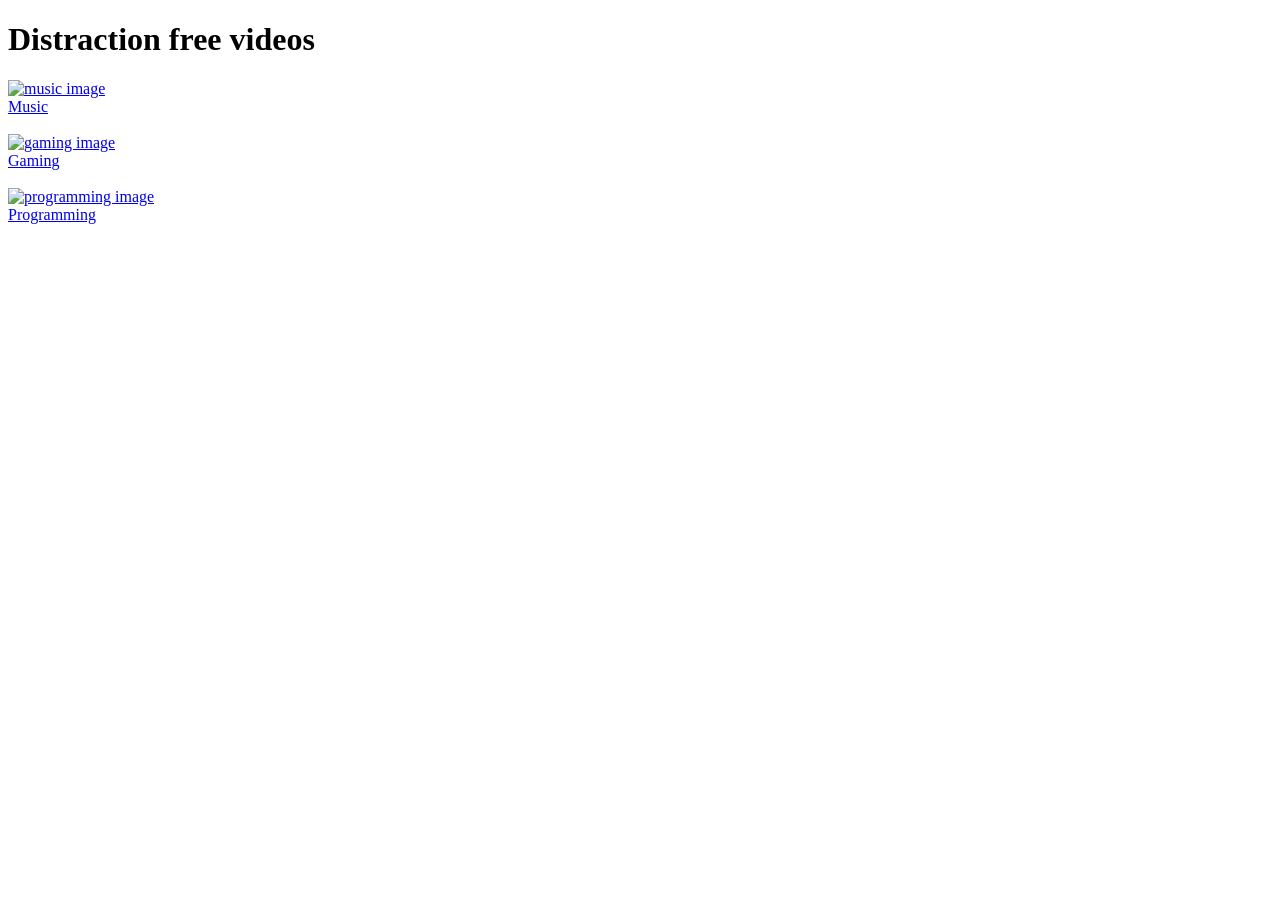
==== index.html @ d1a51a7f "Add files via upload" ====
<!DOCTYPE html>
<html lang="en">

<head>
    <meta charset="UTF-8">
    <meta name="viewport" content="width=device-width, initial-scale=1.0">
    <title>DF Youtube -Your distraction free version of Youtube</title>
</head>

<body>
    <h1>Distraction free videos</h1>
    <div><a href="music.html">
        <img height="300" src="https://images.pexels.com/photos/144429/pexels-photo-144429.jpeg?_gl=1*16wlw8t*_ga*MTUzMjM5NzU3Ni4xNzYwMTA1OTUz*_ga_8JE65Q40S6*czE3NjY1
        NTgxMjkkbzUkZzEkdDE3NjY1NTgyNTYkajQ0JGwwJGgw" alt="music image">
        <div>Music</div></a>
        <br>
    </div>
    <div><a href="gaming.html">
        <img height="300" src="https://images.pexels.com/photos/371924/pexels-photo-371924.jpeg?_gl=1*1ei1gax*_ga*MTUzMjM5NzU3Ni4xNzYwMTA1OTUz*_ga_8JE65Q40S6*czE3NjY1NTgxMjkkbzUkZzEkdDE3NjY1NTg3OTUkajQzJGwwJGgw" alt="gaming image">
        <div>Gaming</div></a>
        <br>
    </div>
    <div><a href="programming.html">
        <img height="300" src="https://images.pexels.com/photos/574071/pexels-photo-574071.jpeg?_gl=1*18m4vdo*_ga*MTUzMjM5NzU3Ni4xNzYwMTA1OTUz*_ga_8JE65Q40S6*czE3NjY2MzE3MzckbzYkZzEkdDE3NjY2MzE3NTkkajM4JGwwJGgw" alt="programming image">
        <div>Programming</div></a>
        <br>
    </div>
</body>

</html>
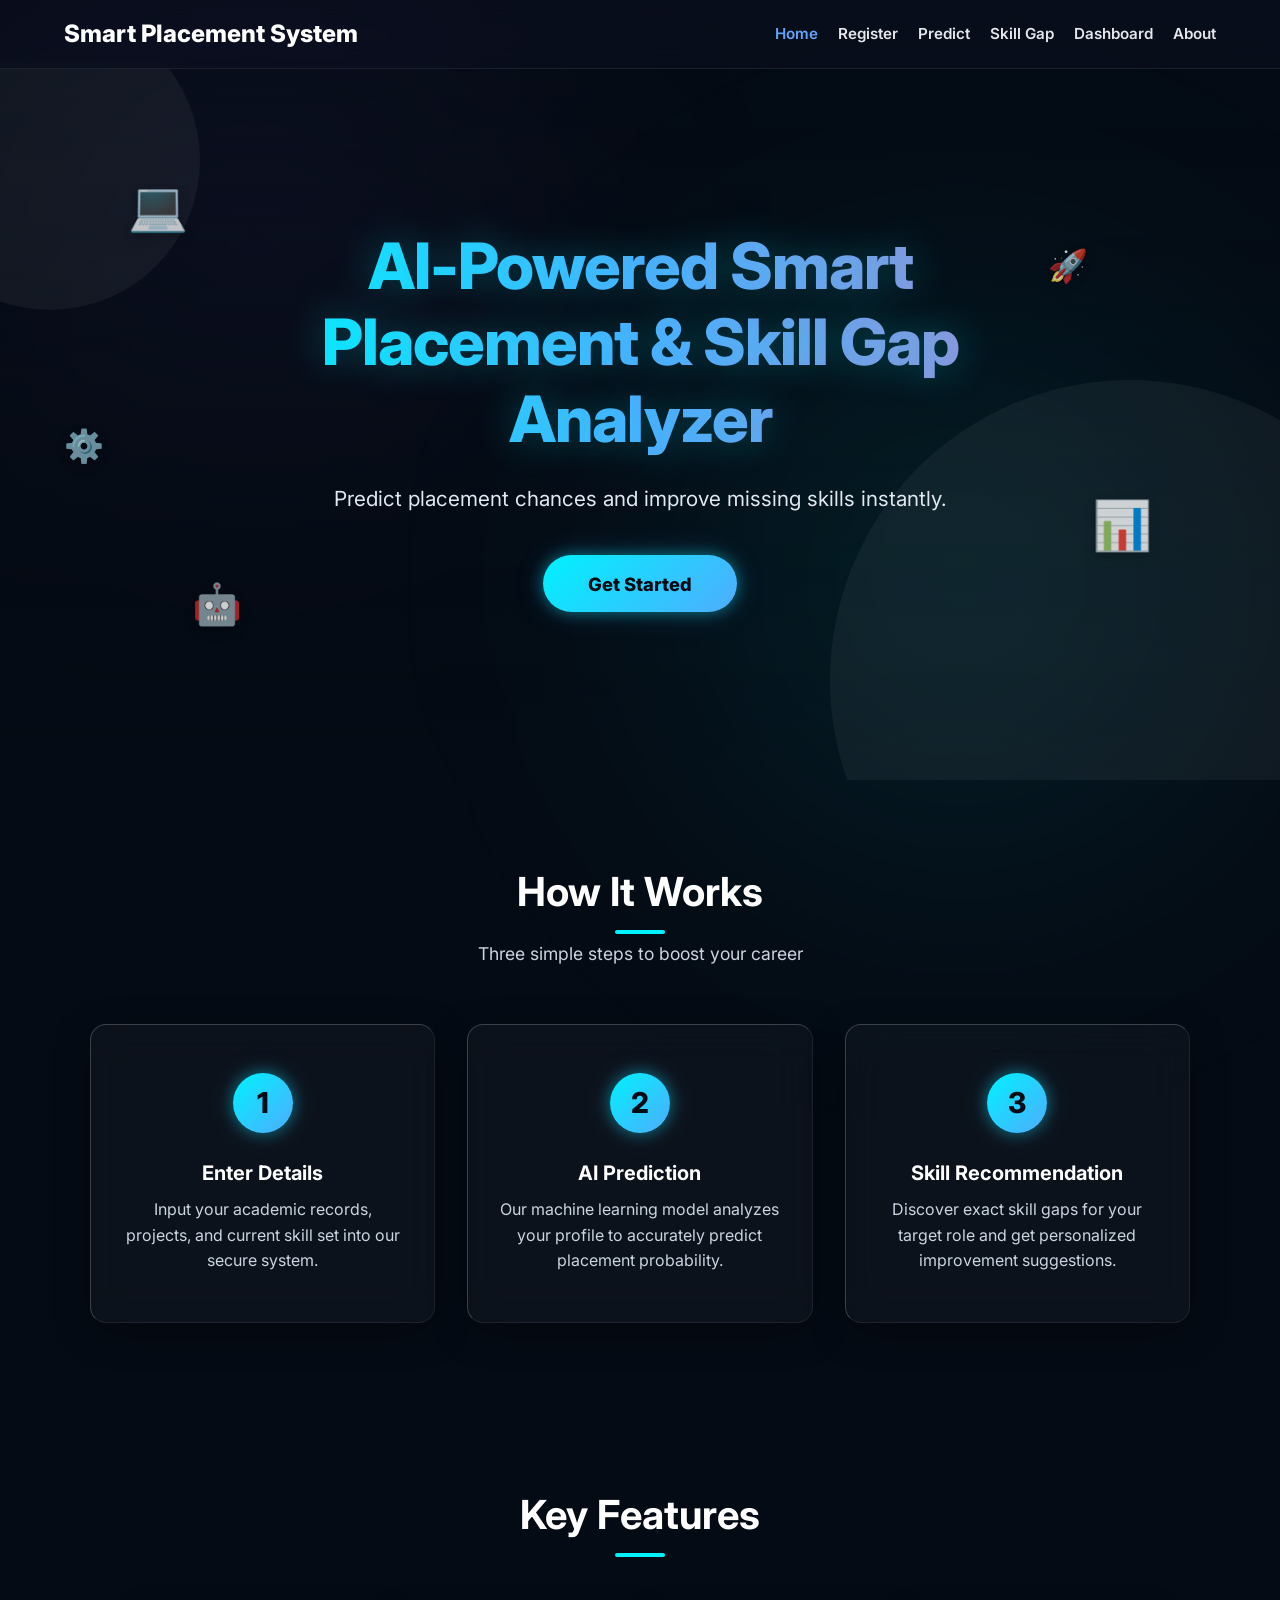
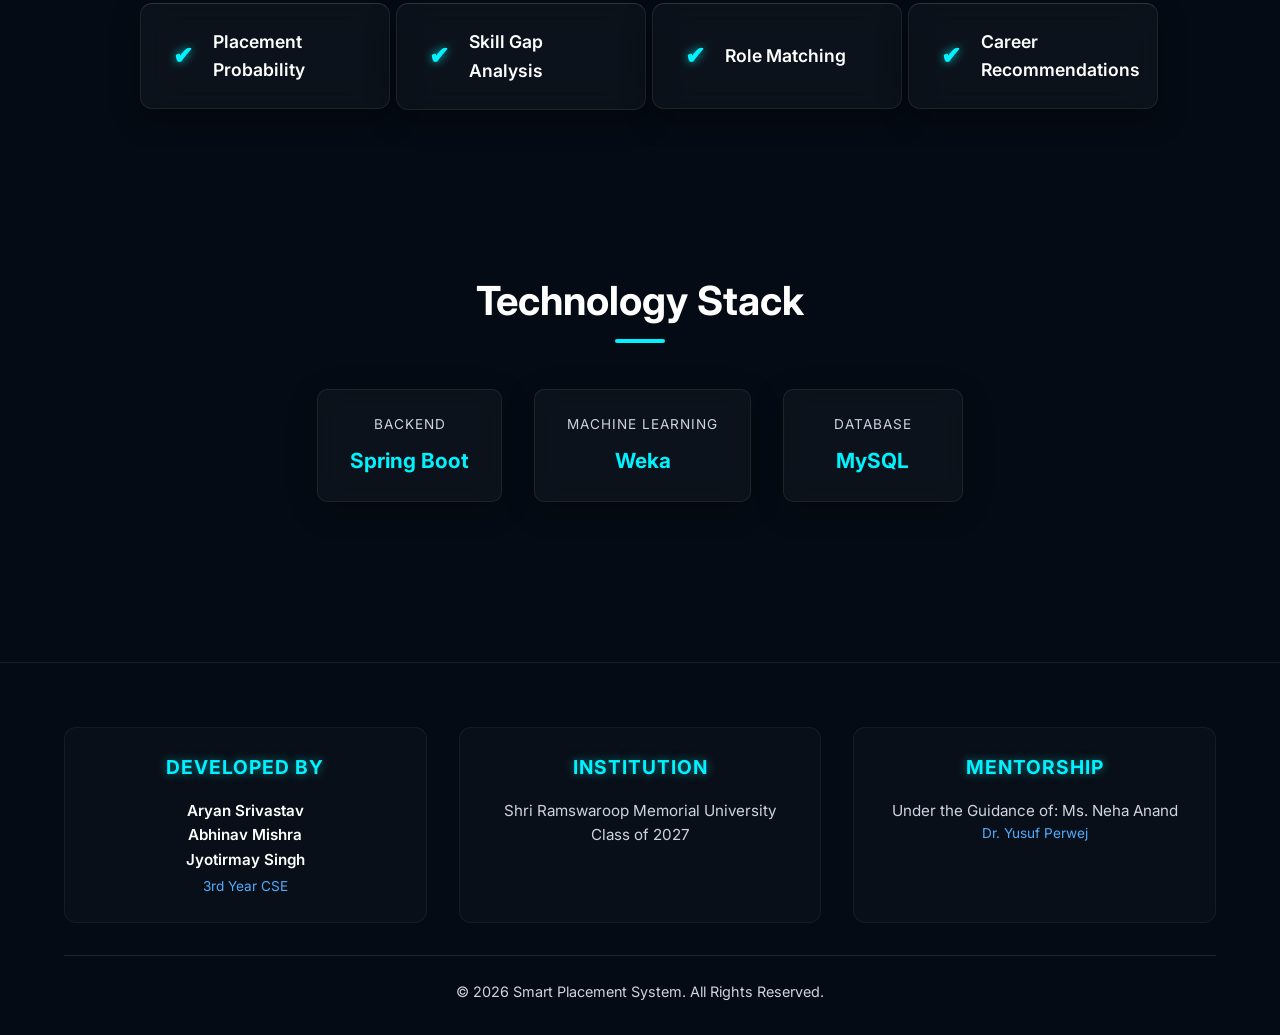
==== commit ef5c77e2: "Add files via upload" ====
--- a/index.html
+++ b/index.html
@@ -1,30 +1,147 @@
-<!DOCTYPE html>
-<html lang="en">
-
-<head>
-    <meta charset="UTF-8">
-    <meta name="viewport" content="width=device-width, initial-scale=1.0">
-    <title>DF Youtube -Your distraction free version of Youtube</title>
-</head>
-
-<body>
-    <h1>Distraction free videos</h1>
-    <div><a href="music.html">
-        <img height="300" src="https://images.pexels.com/photos/144429/pexels-photo-144429.jpeg?_gl=1*16wlw8t*_ga*MTUzMjM5NzU3Ni4xNzYwMTA1OTUz*_ga_8JE65Q40S6*czE3NjY1
-        NTgxMjkkbzUkZzEkdDE3NjY1NTgyNTYkajQ0JGwwJGgw" alt="music image">
-        <div>Music</div></a>
-        <br>
-    </div>
-    <div><a href="gaming.html">
-        <img height="300" src="https://images.pexels.com/photos/371924/pexels-photo-371924.jpeg?_gl=1*1ei1gax*_ga*MTUzMjM5NzU3Ni4xNzYwMTA1OTUz*_ga_8JE65Q40S6*czE3NjY1NTgxMjkkbzUkZzEkdDE3NjY1NTg3OTUkajQzJGwwJGgw" alt="gaming image">
-        <div>Gaming</div></a>
-        <br>
-    </div>
-    <div><a href="programming.html">
-        <img height="300" src="https://images.pexels.com/photos/574071/pexels-photo-574071.jpeg?_gl=1*18m4vdo*_ga*MTUzMjM5NzU3Ni4xNzYwMTA1OTUz*_ga_8JE65Q40S6*czE3NjY2MzE3MzckbzYkZzEkdDE3NjY2MzE3NTkkajM4JGwwJGgw" alt="programming image">
-        <div>Programming</div></a>
-        <br>
-    </div>
-</body>
-
+<!DOCTYPE html>
+<html lang="en">
+<head>
+    <meta charset="UTF-8">
+    <meta name="viewport" content="width=device-width, initial-scale=1.0">
+    <title>Smart Placement System</title>
+    <link rel="stylesheet" href="styles.css">
+    <link href="https://fonts.googleapis.com/css2?family=Inter:wght@400;600;800&display=swap" rel="stylesheet">
+</head>
+<body>
+    <!-- 1. Navbar -->
+    <nav class="navbar">
+        <h2>Smart Placement System</h2>
+        <ul class="nav-links">
+            <li><a href="index.html" class="active">Home</a></li>
+            <li><a href="register.html">Register</a></li>
+            <li><a href="predict.html">Predict</a></li>
+            <li><a href="skillgap.html">Skill Gap</a></li>
+            <li><a href="dashboard.html">Dashboard</a></li>
+            <li><a href="about.html">About</a></li>
+        </ul>
+        <div class="menu-toggle">☰</div>
+    </nav>
+
+    <!-- 2. Hero Section -->
+    <header class="hero">
+        <!-- Background Video -->
+        <video autoplay loop muted playsinline class="video-bg">
+            <source src="https://assets.mixkit.co/videos/preview/mixkit-abstract-technology-network-lines-and-dots-27351-large.mp4" type="video/mp4">
+        </video>
+        
+        <div class="hero-content">
+            <h1>AI-Powered Smart Placement & Skill Gap Analyzer</h1>
+            <p>Predict placement chances and improve missing skills instantly.</p>
+            <button class="cta-btn" onclick="location.href='predict.html'">Get Started</button>
+        </div>
+        
+        <!-- Decorative shapes to make background richer -->
+        <div class="shape shape-1"></div>
+        <div class="shape shape-2"></div>
+
+        <!-- Floating Tech Emojis -->
+        <div class="floating-emoji e-1">💻</div>
+        <div class="floating-emoji e-2">🚀</div>
+        <div class="floating-emoji e-3">🤖</div>
+        <div class="floating-emoji e-4">📊</div>
+        <div class="floating-emoji e-5">⚙️</div>
+    </header>
+
+    <!-- 3. How It Works Section -->
+    <section class="section how-it-works-section">
+        <div class="section-header">
+            <h2>How It Works</h2>
+            <p>Three simple steps to boost your career</p>
+        </div>
+        <div class="how-it-works">
+            <div class="card">
+                <div class="icon-wrapper"><span class="step-num">1</span></div>
+                <h3>Enter Details</h3>
+                <p>Input your academic records, projects, and current skill set into our secure system.</p>
+            </div>
+            <div class="card">
+                <div class="icon-wrapper"><span class="step-num">2</span></div>
+                <h3>AI Prediction</h3>
+                <p>Our machine learning model analyzes your profile to accurately predict placement probability.</p>
+            </div>
+            <div class="card">
+                <div class="icon-wrapper"><span class="step-num">3</span></div>
+                <h3>Skill Recommendation</h3>
+                <p>Discover exact skill gaps for your target role and get personalized improvement suggestions.</p>
+            </div>
+        </div>
+    </section>
+
+    <!-- 4. Features Section -->
+    <section class="section features-section">
+        <div class="section-header">
+            <h2>Key Features</h2>
+        </div>
+        <div class="features">
+            <div class="feature-box">
+                <div class="check-icon">✔</div>
+                <span>Placement Probability</span>
+            </div>
+            <div class="feature-box">
+                <div class="check-icon">✔</div>
+                <span>Skill Gap Analysis</span>
+            </div>
+            <div class="feature-box">
+                <div class="check-icon">✔</div>
+                <span>Role Matching</span>
+            </div>
+            <div class="feature-box">
+                <div class="check-icon">✔</div>
+                <span>Career Recommendations</span>
+            </div>
+        </div>
+    </section>
+
+    <!-- 5. Tech Stack Section -->
+    <section class="section tech-stack-section">
+        <div class="section-header">
+            <h2>Technology Stack</h2>
+        </div>
+        <div class="tech-stack">
+            <div class="tech-card">
+                <span class="tech-title">Backend</span>
+                <strong class="tech-name">Spring Boot</strong>
+            </div>
+            <div class="tech-card">
+                <span class="tech-title">Machine Learning</span>
+                <strong class="tech-name">Weka</strong>
+            </div>
+            <div class="tech-card">
+                <span class="tech-title">Database</span>
+                <strong class="tech-name">MySQL</strong>
+            </div>
+        </div>
+    </section>
+
+    <!-- 6. Footer -->
+    <footer class="footer">
+        <div class="footer-content">
+            <div class="footer-details">
+                <h3>Developed By</h3>
+                <p class="name"><a href="https://www.linkedin.com/in/aryan-srivastav-42462b19b" target="_blank" class="linkedin-link">Aryan Srivastav</a><br>Abhinav Mishra<br>Jyotirmay Singh</p>
+                <p class="role">3rd Year CSE</p>
+            </div>
+            <div class="footer-details">
+                <h3>Institution</h3>
+                <p>Shri Ramswaroop Memorial University</p>
+                <p>Class of 2027</p>
+            </div>
+            <div class="footer-details">
+                <h3>Mentorship</h3>
+                <p>Under the Guidance of: Ms. Neha Anand</p>
+                <p class="guide">Dr. Yusuf Perwej</p>
+            </div>
+        </div>
+        <div class="footer-bottom">
+            <p>&copy; 2026 Smart Placement System. All Rights Reserved.</p>
+        </div>
+    </footer>
+
+    <script src="script.js"></script>
+</body>
 </html>
--- a/styles.css
+++ b/styles.css
@@ -0,0 +1,974 @@
+:root {
+    --primary: #3b82f6;
+    --primary-dark: #2563eb;
+    --secondary: rgba(10, 15, 30, 0.7);
+    --accent: #00f2fe; /* Bright neon cyan accent */
+    --accent-secondary: #4facfe;
+    --bg-light: #050b14; /* Deeper space dark */
+    --text-main: #ffffff;
+    --text-muted: #cbd5e1;
+    --card-bg: rgba(255, 255, 255, 0.03); /* Lighter glass */
+    --glass-border: rgba(255, 255, 255, 0.08); 
+    --neon-glow: 0 0 15px rgba(0, 242, 254, 0.4), 0 0 30px rgba(79, 172, 254, 0.2);
+    --gradient: linear-gradient(135deg, #00f2fe 0%, #4facfe 100%);
+    --gradient-text: linear-gradient(to right, #00f2fe, #4facfe, #a18cd1);
+}
+
+* {
+    margin: 0;
+    padding: 0;
+    box-sizing: border-box;
+    font-family: 'Inter', Arial, sans-serif;
+}
+
+body {
+    background-color: var(--bg-light);
+    color: var(--text-main);
+    line-height: 1.6;
+    overflow-x: hidden;
+    position: relative;
+}
+
+/* Background gradient blobs for Glass Effect */
+body::before, body::after {
+    content: '';
+    position: fixed;
+    border-radius: 50%;
+    filter: blur(120px);
+    z-index: -1;
+    animation: pulseBlob 15s infinite alternate ease-in-out;
+}
+
+body::before {
+    top: -10vw;
+    left: -10vw;
+    width: 60vw;
+    height: 60vw;
+    background: radial-gradient(circle, rgba(139, 92, 246, 0.15) 0%, transparent 70%);
+}
+
+body::after {
+    bottom: -10vw;
+    right: -10vw;
+    width: 70vw;
+    height: 70vw;
+    background: radial-gradient(circle, rgba(0, 242, 254, 0.1) 0%, transparent 70%);
+    animation-delay: -5s;
+}
+
+@keyframes pulseBlob {
+    0% { transform: scale(1) translate(0, 0); opacity: 0.7; }
+    50% { transform: scale(1.2) translate(50px, -50px); opacity: 1; }
+    100% { transform: scale(0.9) translate(-30px, 30px); opacity: 0.6; }
+}
+
+/* 1. Navbar */
+.navbar {
+    background-color: var(--secondary);
+    backdrop-filter: blur(16px);
+    -webkit-backdrop-filter: blur(16px);
+    border-bottom: 1px solid var(--glass-border);
+    color: white;
+    padding: 15px 5%;
+    display: flex;
+    justify-content: space-between;
+    align-items: center;
+    position: fixed;
+    width: 100%;
+    top: 0;
+    z-index: 1000;
+}
+
+.navbar h2 {
+    font-size: 1.5rem;
+    font-weight: 800;
+    margin: 0;
+}
+
+.nav-links {
+    list-style: none;
+    display: flex;
+    gap: 20px;
+}
+
+.nav-links li a {
+    color: #e5e7eb;
+    text-decoration: none;
+    font-weight: 600;
+    font-size: 0.95rem;
+    transition: color 0.3s ease;
+}
+
+.nav-links li a:hover, .nav-links li a.active {
+    color: #60a5fa;
+}
+
+.menu-toggle {
+    display: none;
+    font-size: 1.5rem;
+    cursor: pointer;
+}
+
+/* 2. Hero Section */
+.hero {
+    height: 80vh;
+    min-height: 500px;
+    background: transparent;
+    color: white;
+    display: flex;
+    align-items: center;
+    justify-content: center;
+    text-align: center;
+    padding: 0 5%;
+    position: relative;
+    overflow: hidden;
+    margin-top: 60px; /* Offset for navbar */
+}
+
+/* Background video styles */
+.video-bg {
+    position: absolute;
+    top: 50%;
+    left: 50%;
+    min-width: 100%;
+    min-height: 100%;
+    transform: translate(-50%, -50%);
+    z-index: -2;
+    object-fit: cover;
+    opacity: 0.25;
+    pointer-events: none;
+    mix-blend-mode: screen;
+}
+
+.hero::before, .page-header::before {
+    content: '';
+    position: absolute;
+    top: 0; left: 0; right: 0; bottom: 0;
+    background: linear-gradient(to bottom, rgba(5, 11, 20, 0.4), var(--bg-light));
+    z-index: -1;
+}
+
+.hero-content {
+    max-width: 800px;
+    z-index: 10;
+    animation: slideUp 0.8s ease-out;
+}
+
+.hero h1 {
+    font-size: 4rem;
+    font-weight: 800;
+    line-height: 1.2;
+    margin-bottom: 1.5rem;
+    background: var(--gradient-text);
+    -webkit-background-clip: text;
+    background-clip: text;
+    color: transparent;
+    text-shadow: 0 0 40px rgba(0, 242, 254, 0.3);
+    letter-spacing: -1px;
+}
+
+.hero p {
+    font-size: 1.3rem;
+    margin-bottom: 2.5rem;
+    color: #e2e8f0;
+    max-width: 700px;
+    margin-left: auto;
+    margin-right: auto;
+    font-weight: 400;
+}
+
+.cta-btn {
+    background: var(--gradient);
+    color: #050b14;
+    border: none;
+    padding: 1.1rem 2.8rem;
+    font-size: 1.15rem;
+    font-weight: 800;
+    border-radius: 50px;
+    cursor: pointer;
+    box-shadow: var(--neon-glow);
+    transition: all 0.4s cubic-bezier(0.175, 0.885, 0.32, 1.275);
+    position: relative;
+    overflow: hidden;
+    z-index: 1;
+}
+
+.cta-btn::before {
+    content: '';
+    position: absolute;
+    top: 0; left: 0; right: 0; bottom: 0;
+    background: linear-gradient(135deg, #4facfe 0%, #00f2fe 100%);
+    opacity: 0;
+    z-index: -1;
+    transition: opacity 0.4s ease;
+}
+
+.cta-btn:hover {
+    transform: translateY(-5px) scale(1.05);
+    box-shadow: 0 0 25px rgba(0, 242, 254, 0.6), 0 0 50px rgba(79, 172, 254, 0.4);
+    color: white;
+}
+
+.cta-btn:hover::before {
+    opacity: 1;
+}
+
+/* Decorative shapes for Hero */
+.shape {
+    position: absolute;
+    border-radius: 50%;
+    background: rgba(255, 255, 255, 0.05);
+    z-index: 1;
+}
+
+.shape-1 {
+    width: 300px;
+    height: 300px;
+    top: -50px;
+    left: -100px;
+}
+
+.shape-2 {
+    width: 600px;
+    height: 600px;
+    bottom: -200px;
+    right: -150px;
+}
+
+/* Floating Tech Emojis */
+.floating-emoji {
+    position: absolute;
+    z-index: 2;
+    opacity: 0.8;
+    animation: float 6s ease-in-out infinite;
+    user-select: none;
+    pointer-events: none;
+    filter: drop-shadow(0 4px 6px rgba(0,0,0,0.3));
+}
+
+.e-1 { top: 15%; left: 10%; animation-delay: 0s; font-size: 3rem; }
+.e-2 { top: 25%; right: 15%; animation-delay: 1.2s; font-size: 2rem; }
+.e-3 { bottom: 20%; left: 15%; animation-delay: 2.5s; font-size: 2.5rem; }
+.e-4 { bottom: 30%; right: 10%; animation-delay: 3.8s; font-size: 3rem; }
+.e-5 { top: 50%; left: 5%; animation-delay: 1.5s; font-size: 2rem; }
+
+@keyframes float {
+    0% { transform: translateY(0px) rotate(0deg); }
+    50% { transform: translateY(-20px) rotate(10deg); }
+    100% { transform: translateY(0px) rotate(0deg); }
+}
+
+/* General Section Styling */
+.section {
+    padding: 5rem 5%;
+}
+
+.section-header {
+    text-align: center;
+    margin-bottom: 3.5rem;
+}
+
+.section-header h2 {
+    font-size: 2.5rem;
+    color: var(--text-main);
+    position: relative;
+    display: inline-block;
+}
+
+.section-header h2::after {
+    content: '';
+    position: absolute;
+    bottom: -10px;
+    left: 50%;
+    transform: translateX(-50%);
+    width: 50px;
+    height: 4px;
+    background-color: var(--accent);
+    border-radius: 2px;
+}
+
+.section-header p {
+    color: var(--text-muted);
+    margin-top: 1rem;
+    font-size: 1.1rem;
+}
+
+/* 3. How It Works */
+.how-it-works {
+    display: flex;
+    justify-content: center;
+    gap: 2rem;
+    flex-wrap: wrap;
+    max-width: 1100px;
+    margin: 0 auto;
+}
+
+.card {
+    background: var(--card-bg);
+    backdrop-filter: blur(20px);
+    -webkit-backdrop-filter: blur(20px);
+    border: 1px solid var(--glass-border);
+    border-top: 1px solid rgba(255, 255, 255, 0.2);
+    border-left: 1px solid rgba(255, 255, 255, 0.2);
+    padding: 3rem 2rem;
+    border-radius: 16px;
+    text-align: center;
+    flex: 1;
+    min-width: 280px;
+    box-shadow: 0 10px 40px -10px rgba(0, 0, 0, 0.5);
+    transition: all 0.4s cubic-bezier(0.175, 0.885, 0.32, 1.275);
+    position: relative;
+    overflow: hidden;
+}
+
+.card::after {
+    content: '';
+    position: absolute;
+    top: 0;
+    left: -100%;
+    width: 50%;
+    height: 100%;
+    background: linear-gradient(to right, transparent, rgba(255, 255, 255, 0.05), transparent);
+    transform: skewX(-20deg);
+    transition: all 0.6s ease;
+}
+
+.card:hover::after {
+    left: 150%;
+}
+
+.card:hover {
+    transform: translateY(-12px);
+    background: rgba(255, 255, 255, 0.05);
+    box-shadow: 0 20px 50px -10px rgba(0, 242, 254, 0.2);
+    border-color: rgba(0, 242, 254, 0.3);
+}
+
+.icon-wrapper {
+    width: 60px;
+    height: 60px;
+    background: var(--gradient);
+    border-radius: 50%;
+    display: flex;
+    align-items: center;
+    justify-content: center;
+    margin: 0 auto 1.5rem;
+    color: #050b14;
+    font-size: 1.8rem;
+    font-weight: 800;
+    box-shadow: var(--neon-glow);
+}
+
+.card h3 {
+    margin-bottom: 0.5rem;
+    color: var(--text-main);
+    font-size: 1.25rem;
+}
+
+.card p {
+    color: var(--text-muted);
+}
+
+/* 4. Features Section */
+.features-section {
+    background-color: transparent;
+}
+
+.features {
+    display: grid;
+    grid-template-columns: repeat(auto-fit, minmax(200px, 1fr));
+    gap: 1.5rem;
+    max-width: 1000px;
+    margin: 0 auto;
+}
+
+.feature-box {
+    background: var(--card-bg);
+    backdrop-filter: blur(16px);
+    -webkit-backdrop-filter: blur(16px);
+    padding: 1.5rem 2rem;
+    border-radius: 12px;
+    display: flex;
+    align-items: center;
+    gap: 1.25rem;
+    font-weight: 600;
+    font-size: 1.1rem;
+    color: var(--text-main);
+    border: 1px solid var(--glass-border);
+    border-top: 1px solid rgba(255, 255, 255, 0.15);
+    transition: all 0.3s ease;
+    flex: 1;
+    min-width: 250px;
+    box-shadow: 0 10px 30px rgba(0, 0, 0, 0.3);
+    word-wrap: break-word;
+}
+
+.feature-box:hover {
+    background: rgba(255, 255, 255, 0.08);
+    border-color: var(--accent);
+    transform: translateY(-5px) scale(1.02);
+    box-shadow: var(--neon-glow);
+}
+
+.check-icon {
+    color: var(--accent);
+    font-size: 1.5rem;
+    font-weight: bold;
+    text-shadow: 0 0 10px rgba(0, 242, 254, 0.8);
+}
+
+/* 5. Tech Stack Section */
+.tech-stack {
+    display: flex;
+    justify-content: center;
+    gap: 2rem;
+    flex-wrap: wrap;
+    max-width: 800px;
+    margin: 0 auto;
+}
+
+.tech-card {
+    background: var(--card-bg);
+    backdrop-filter: blur(12px);
+    -webkit-backdrop-filter: blur(12px);
+    padding: 1.5rem 2rem;
+    border-radius: 10px;
+    text-align: center;
+    border: 1px solid var(--glass-border);
+    min-width: 180px;
+    box-shadow: 0 8px 32px 0 rgba(0, 0, 0, 0.2);
+    transition: transform 0.3s ease, background 0.3s ease, box-shadow 0.3s ease;
+}
+
+.tech-card:hover {
+    transform: translateY(-8px);
+    background: rgba(255, 255, 255, 0.1);
+    box-shadow: 0 12px 40px 0 rgba(0, 0, 0, 0.4);
+    border-color: rgba(255, 255, 255, 0.3);
+}
+
+.tech-title {
+    display: block;
+    color: var(--text-muted);
+    font-size: 0.85rem;
+    text-transform: uppercase;
+    letter-spacing: 1px;
+    margin-bottom: 0.5rem;
+}
+
+.tech-name {
+    font-size: 1.3rem;
+    color: var(--accent);
+}
+
+/* 6. Footer */
+.footer {
+    background: var(--bg-light);
+    border-top: 1px solid var(--glass-border);
+    padding: 4rem 5% 2rem;
+    margin-top: 5rem;
+    position: relative;
+}
+
+.footer-content {
+    display: flex;
+    justify-content: space-around;
+    flex-wrap: wrap;
+    gap: 2rem;
+    max-width: 1200px;
+    margin: 0 auto;
+}
+
+.footer-details {
+    text-align: center;
+    background: rgba(255, 255, 255, 0.02);
+    padding: 1.5rem 2rem;
+    border-radius: 12px;
+    border: 1px solid rgba(255, 255, 255, 0.05);
+    flex: 1;
+    min-width: 250px;
+    transition: transform 0.3s ease;
+}
+
+.footer-details:hover {
+    transform: translateY(-5px);
+    background: rgba(255, 255, 255, 0.04);
+}
+
+.footer-details h3 {
+    color: var(--accent);
+    margin-bottom: 1rem;
+    font-size: 1.2rem;
+    letter-spacing: 1px;
+    text-transform: uppercase;
+    text-shadow: 0 0 10px rgba(0, 242, 254, 0.5);
+}
+
+.footer-details p {
+    color: var(--text-muted);
+    font-size: 0.95rem;
+    line-height: 1.6;
+}
+
+.footer-details .name {
+    color: var(--text-main);
+    font-weight: 600;
+    margin-bottom: 0.25rem;
+}
+
+.linkedin-link {
+    color: var(--text-main);
+    text-decoration: none;
+    transition: all 0.3s ease;
+}
+
+.linkedin-link:hover {
+    color: var(--accent);
+    text-shadow: 0 0 10px rgba(0, 242, 254, 0.8);
+}
+
+.footer-details .role, .footer-details .guide {
+    font-size: 0.85rem;
+    color: var(--accent-secondary);
+}
+
+.footer-bottom {
+    text-align: center;
+    border-top: 1px solid rgba(255, 255, 255, 0.1);
+    padding-top: 1.5rem;
+    margin-top: 2rem;
+    font-size: 0.9rem;
+    color: var(--text-muted);
+}
+
+/* Animations */
+@keyframes slideUp {
+    from { opacity: 0; transform: translateY(30px); }
+    to { opacity: 1; transform: translateY(0); }
+}
+
+/* Responsive constraints */
+@media (max-width: 768px) {
+    .nav-links { display: none; }
+    .menu-toggle { display: block; }
+    .hero h1 { font-size: 2.5rem; }
+    .footer-content { flex-direction: column; text-align: center; }
+}
+/* ==== Subpage Styles ==== */
+
+body.subpage .navbar {
+    position: sticky;
+}
+
+.page-header {
+    background: transparent;
+    color: white;
+    text-align: center;
+    padding: 10rem 5% 4rem;
+    margin-bottom: 2rem; 
+    position: relative;
+    overflow: hidden;
+}
+
+.page-header::before {
+    content: '';
+    position: absolute;
+    top: 0; left: 0; right: 0; bottom: 0;
+    background: linear-gradient(to bottom, rgba(5, 11, 20, 0.4), var(--bg-light));
+    z-index: -1;
+}
+
+.page-header h1 {
+    font-size: 3rem;
+    font-weight: 800;
+    margin-bottom: 0.5rem;
+    background: var(--gradient-text);
+    -webkit-background-clip: text;
+    background-clip: text;
+    color: transparent;
+    text-shadow: 0 0 30px rgba(0, 242, 254, 0.2);
+}
+
+.page-header p {
+    font-size: 1.15rem;
+    color: var(--text-muted);
+    opacity: 0.9;
+}
+
+/* Auth / Registration Form Specifics */
+.form-container {
+    max-width: 650px;
+    margin: 0 auto 5rem;
+    padding: 3.5rem;
+    background: var(--card-bg);
+    backdrop-filter: blur(24px);
+    -webkit-backdrop-filter: blur(24px);
+    border-radius: 16px;
+    box-shadow: 0 20px 50px rgba(0,0,0,0.5);
+    border: 1px solid var(--glass-border);
+    border-top: 1px solid rgba(255, 255, 255, 0.15);
+    position: relative;
+    z-index: 10;
+}
+
+.form-container h2 {
+    text-align: center;
+    margin-bottom: 2.5rem;
+    color: var(--text-main);
+    font-size: 2rem;
+    position: relative;
+    padding-bottom: 1rem;
+    text-shadow: 0 0 20px rgba(0, 242, 254, 0.3);
+}
+
+.form-container h2::after {
+    content: '';
+    position: absolute;
+    bottom: 0;
+    left: 50%;
+    transform: translateX(-50%);
+    width: 60px;
+    height: 4px;
+    background: var(--gradient);
+    border-radius: 2px;
+    box-shadow: var(--neon-glow);
+}
+
+.auth-form {
+    display: flex;
+    flex-direction: column;
+    gap: 1.5rem;
+}
+
+.form-group {
+    display: flex;
+    flex-direction: column;
+    gap: 0.5rem;
+}
+
+.form-row {
+    display: flex;
+    gap: 1.5rem;
+}
+
+.form-row .form-group {
+    flex: 1;
+}
+
+.auth-form label {
+    font-weight: 600;
+    color: var(--text-main);
+    font-size: 0.95rem;
+}
+
+.auth-form input[type="text"],
+.auth-form input[type="email"],
+.auth-form input[type="password"],
+.auth-form input[type="number"],
+.auth-form select {
+    width: 100%;
+    padding: 1rem 1.25rem;
+    border: 1px solid var(--glass-border);
+    border-radius: 10px;
+    background-color: rgba(5, 11, 20, 0.6);
+    font-size: 1rem;
+    color: var(--text-main);
+    transition: all 0.3s ease;
+}
+
+.auth-form select option {
+    background-color: var(--bg-light);
+    color: var(--text-main);
+}
+
+.auth-form input:focus,
+.auth-form select:focus {
+    outline: none;
+    border-color: var(--accent);
+    box-shadow: 0 0 15px rgba(0, 242, 254, 0.2), inset 0 0 10px rgba(0, 242, 254, 0.1);
+    background-color: rgba(5, 11, 20, 0.9);
+}
+
+.checkbox-group {
+    flex-direction: row;
+    align-items: center;
+    gap: 0.75rem;
+    margin-top: 0.5rem;
+}
+
+.checkbox-group input[type="checkbox"] {
+    width: 18px;
+    height: 18px;
+    cursor: pointer;
+}
+
+.checkbox-group label {
+    font-weight: 400;
+    font-size: 0.9rem;
+    color: var(--text-muted);
+    cursor: pointer;
+}
+
+.full-width {
+    width: 100%;
+    margin-top: 1rem;
+}
+
+.auth-links {
+    text-align: center;
+    margin-top: 1.5rem;
+    font-size: 0.95rem;
+    color: var(--text-muted);
+}
+
+.auth-links a {
+    color: var(--primary);
+    text-decoration: none;
+    font-weight: 600;
+}
+
+.auth-links a:hover {
+    text-decoration: underline;
+}
+
+@media (max-width: 640px) {
+    .form-row {
+        flex-direction: column;
+        gap: 1.25rem;
+    }
+    .form-container {
+        padding: 2rem 1.5rem;
+    }
+}
+/* Dashboard Styles */
+
+.dashboard-container {
+    max-width: 1200px;
+    margin: 0 auto;
+    padding: 2rem 5%;
+}
+
+.dashboard-header {
+    display: flex;
+    justify-content: space-between;
+    align-items: center;
+    margin-bottom: 2rem;
+    padding-bottom: 1rem;
+    border-bottom: 1px solid #e5e7eb;
+}
+
+/* Dashboard Styles */
+
+.dashboard-container {
+    max-width: 1200px;
+    margin: 0 auto;
+    padding: 2rem 5%;
+}
+
+.dashboard-header {
+    display: flex;
+    justify-content: space-between;
+    align-items: center;
+    margin-bottom: 2rem;
+    padding-bottom: 1rem;
+    border-bottom: 1px solid var(--glass-border);
+}
+
+.dashboard-header h1 {
+    font-size: 2rem;
+    color: var(--text-main);
+}
+
+.user-profile {
+    display: flex;
+    align-items: center;
+    gap: 1rem;
+}
+
+.avatar {
+    width: 50px;
+    height: 50px;
+    background-color: var(--primary);
+    color: white;
+    border-radius: 50%;
+    display: flex;
+    align-items: center;
+    justify-content: center;
+    font-size: 1.2rem;
+    font-weight: bold;
+}
+
+/* Dashboard Grid Overview */
+.dashboard-grid {
+    display: grid;
+    grid-template-columns: repeat(auto-fit, minmax(250px, 1fr));
+    gap: 1.5rem;
+    margin-bottom: 3rem;
+}
+
+.dash-card {
+    background: var(--card-bg);
+    backdrop-filter: blur(20px);
+    -webkit-backdrop-filter: blur(20px);
+    padding: 1.8rem;
+    border-radius: 16px;
+    box-shadow: 0 10px 30px rgba(0, 0, 0, 0.3);
+    border: 1px solid var(--glass-border);
+    border-top: 1px solid rgba(255, 255, 255, 0.15);
+    display: flex;
+    flex-direction: column;
+    justify-content: space-between;
+    transition: all 0.3s ease;
+}
+
+.dash-card:hover {
+    transform: translateY(-5px);
+    background: rgba(255, 255, 255, 0.05);
+    box-shadow: 0 15px 40px rgba(0, 242, 254, 0.15);
+    border-color: rgba(0, 242, 254, 0.2);
+}
+
+.dash-card h3 {
+    color: var(--text-muted);
+    font-size: 0.95rem;
+    text-transform: uppercase;
+    letter-spacing: 0.5px;
+    margin-bottom: 0.5rem;
+}
+
+.dash-card .value {
+    font-size: 2.2rem;
+    font-weight: 800;
+    color: var(--text-main);
+}
+
+.dash-card .value.success { text-shadow: 0 0 10px rgba(22, 163, 74, 0.5); color: #4ade80; }
+.dash-card .value.warning { text-shadow: 0 0 10px rgba(245, 158, 11, 0.5); color: #fbbf24; }
+.dash-card .value.primary { text-shadow: 0 0 10px rgba(96, 165, 250, 0.5); color: var(--accent); }
+
+.dash-card .trend {
+    font-size: 0.85rem;
+    color: #4ade80;
+    font-weight: 600;
+    margin-top: 0.5rem;
+}
+
+/* Detailed Sections Layout */
+.dashboard-content-grid {
+    display: grid;
+    grid-template-columns: 2fr 1fr;
+    gap: 2rem;
+}
+
+.panel {
+    background: var(--card-bg);
+    backdrop-filter: blur(24px);
+    -webkit-backdrop-filter: blur(24px);
+    padding: 2.5rem;
+    border-radius: 16px;
+    box-shadow: 0 15px 40px rgba(0, 0, 0, 0.4);
+    border: 1px solid var(--glass-border);
+    border-top: 1px solid rgba(255, 255, 255, 0.15);
+}
+
+.panel h2 {
+    font-size: 1.25rem;
+    color: var(--text-main);
+    margin-bottom: 1.5rem;
+    border-bottom: 1px solid rgba(255, 255, 255, 0.1);
+    padding-bottom: 0.75rem;
+}
+
+/* Progress Bars */
+.skill-bar {
+    margin-bottom: 1rem;
+}
+
+.skill-bar .label-row {
+    display: flex;
+    justify-content: space-between;
+    margin-bottom: 0.25rem;
+    font-size: 0.9rem;
+    font-weight: 600;
+}
+
+.progress-track {
+    width: 100%;
+    height: 8px;
+    background-color: rgba(255, 255, 255, 0.1);
+    border-radius: 4px;
+    overflow: hidden;
+}
+
+.progress-fill {
+    height: 100%;
+    background: var(--gradient);
+    border-radius: 4px;
+    box-shadow: 0 0 10px rgba(0, 242, 254, 0.5);
+    position: relative;
+    overflow: hidden;
+}
+
+.progress-fill::after {
+    content: '';
+    position: absolute;
+    top: 0; left: 0; bottom: 0; right: 0;
+    background: linear-gradient(90deg, transparent, rgba(255,255,255,0.4), transparent);
+    animation: shine 2s infinite linear;
+}
+
+@keyframes shine {
+    0% { transform: translateX(-100%); }
+    100% { transform: translateX(100%); }
+}
+
+/* Timeline/Activity List */
+.activity-list {
+    list-style: none;
+}
+
+.activity-list li {
+    padding: 1rem 0;
+    border-bottom: 1px solid rgba(255, 255, 255, 0.1);
+    display: flex;
+    gap: 1rem;
+}
+
+.activity-list li:last-child {
+    border-bottom: none;
+}
+
+.activity-date {
+    font-size: 0.8rem;
+    color: var(--text-muted);
+    min-width: 80px;
+}
+
+.activity-detail {
+    font-size: 0.95rem;
+    color: var(--text-main);
+}
+
+@media (max-width: 900px) {
+    .dashboard-content-grid {
+        grid-template-columns: 1fr;
+    }
+}
+
+/* Custom Webkit Scrollbar */
+::-webkit-scrollbar {
+    width: 10px;
+}
+
+::-webkit-scrollbar-track {
+    background: var(--bg-light); 
+}
+
+::-webkit-scrollbar-thumb {
+    background: rgba(255, 255, 255, 0.2); 
+    border-radius: 5px;
+}
+
+::-webkit-scrollbar-thumb:hover {
+    background: rgba(0, 242, 254, 0.5); 
+}
